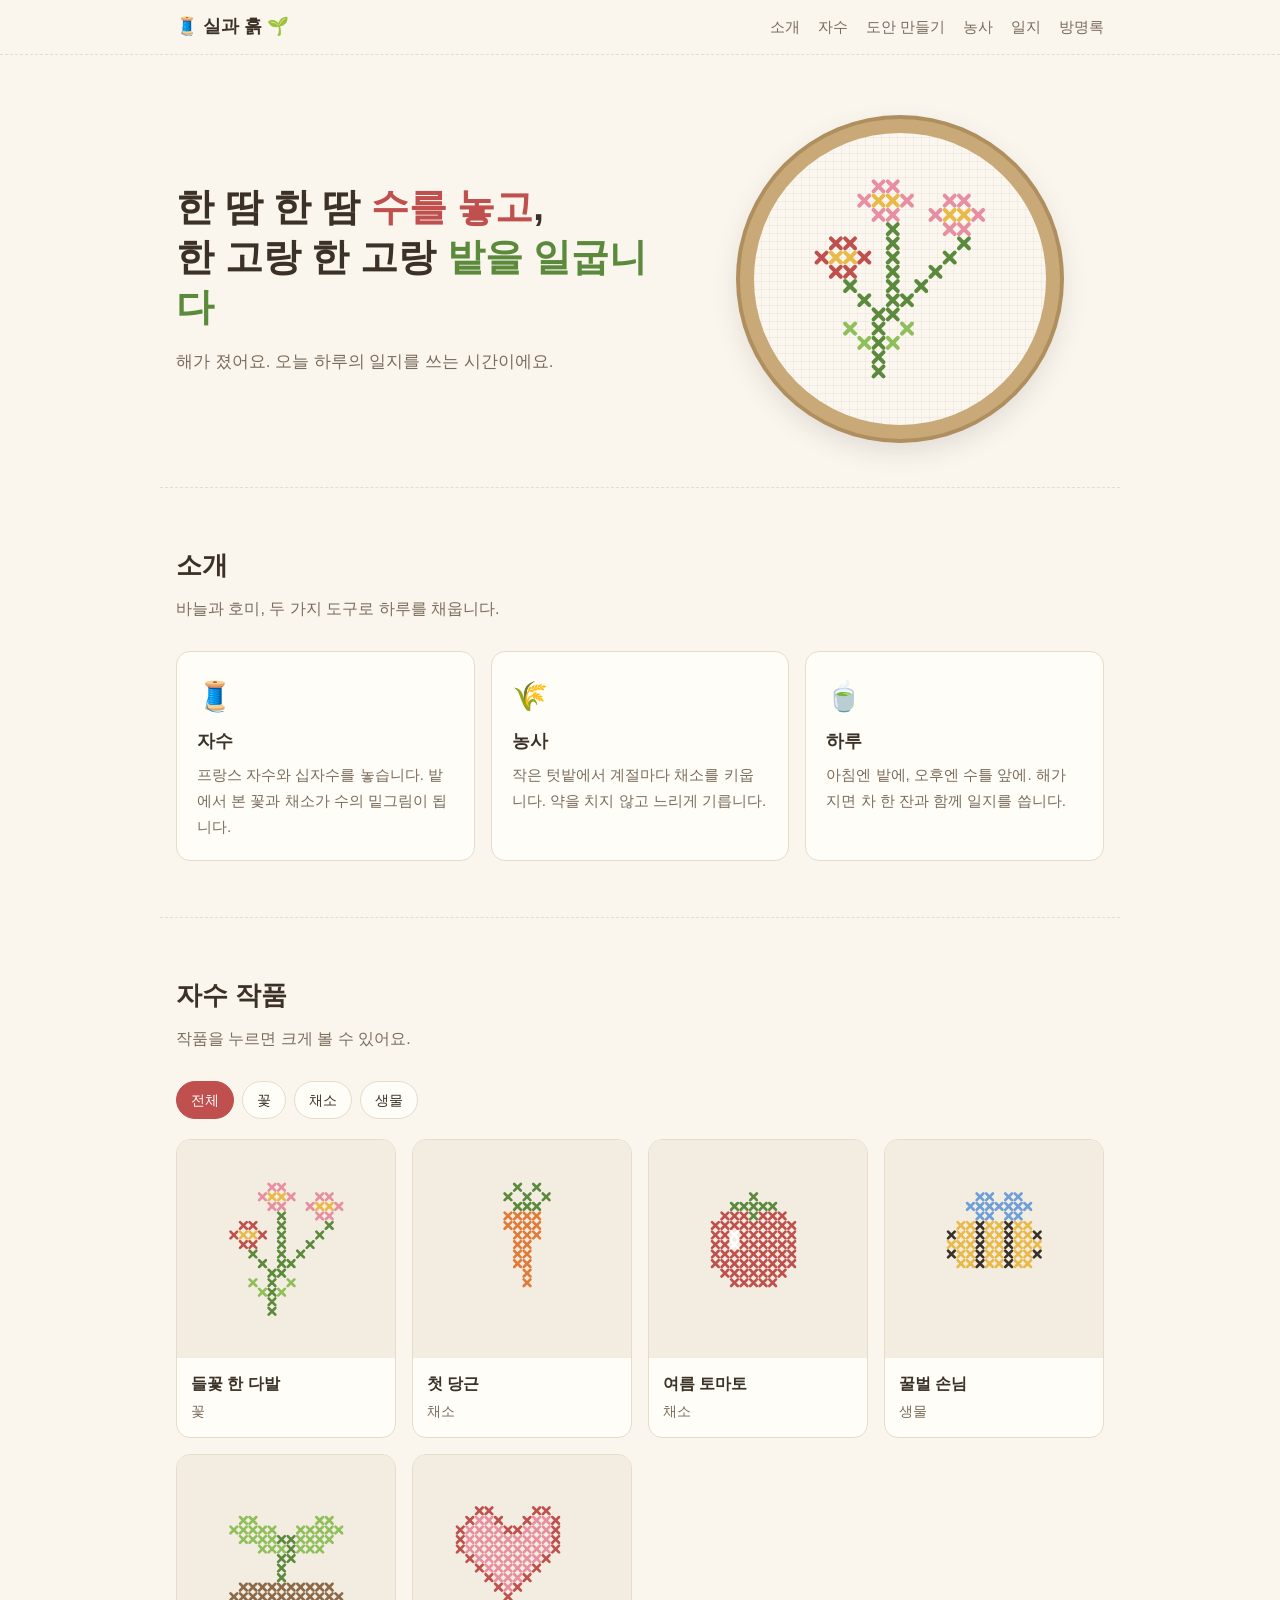
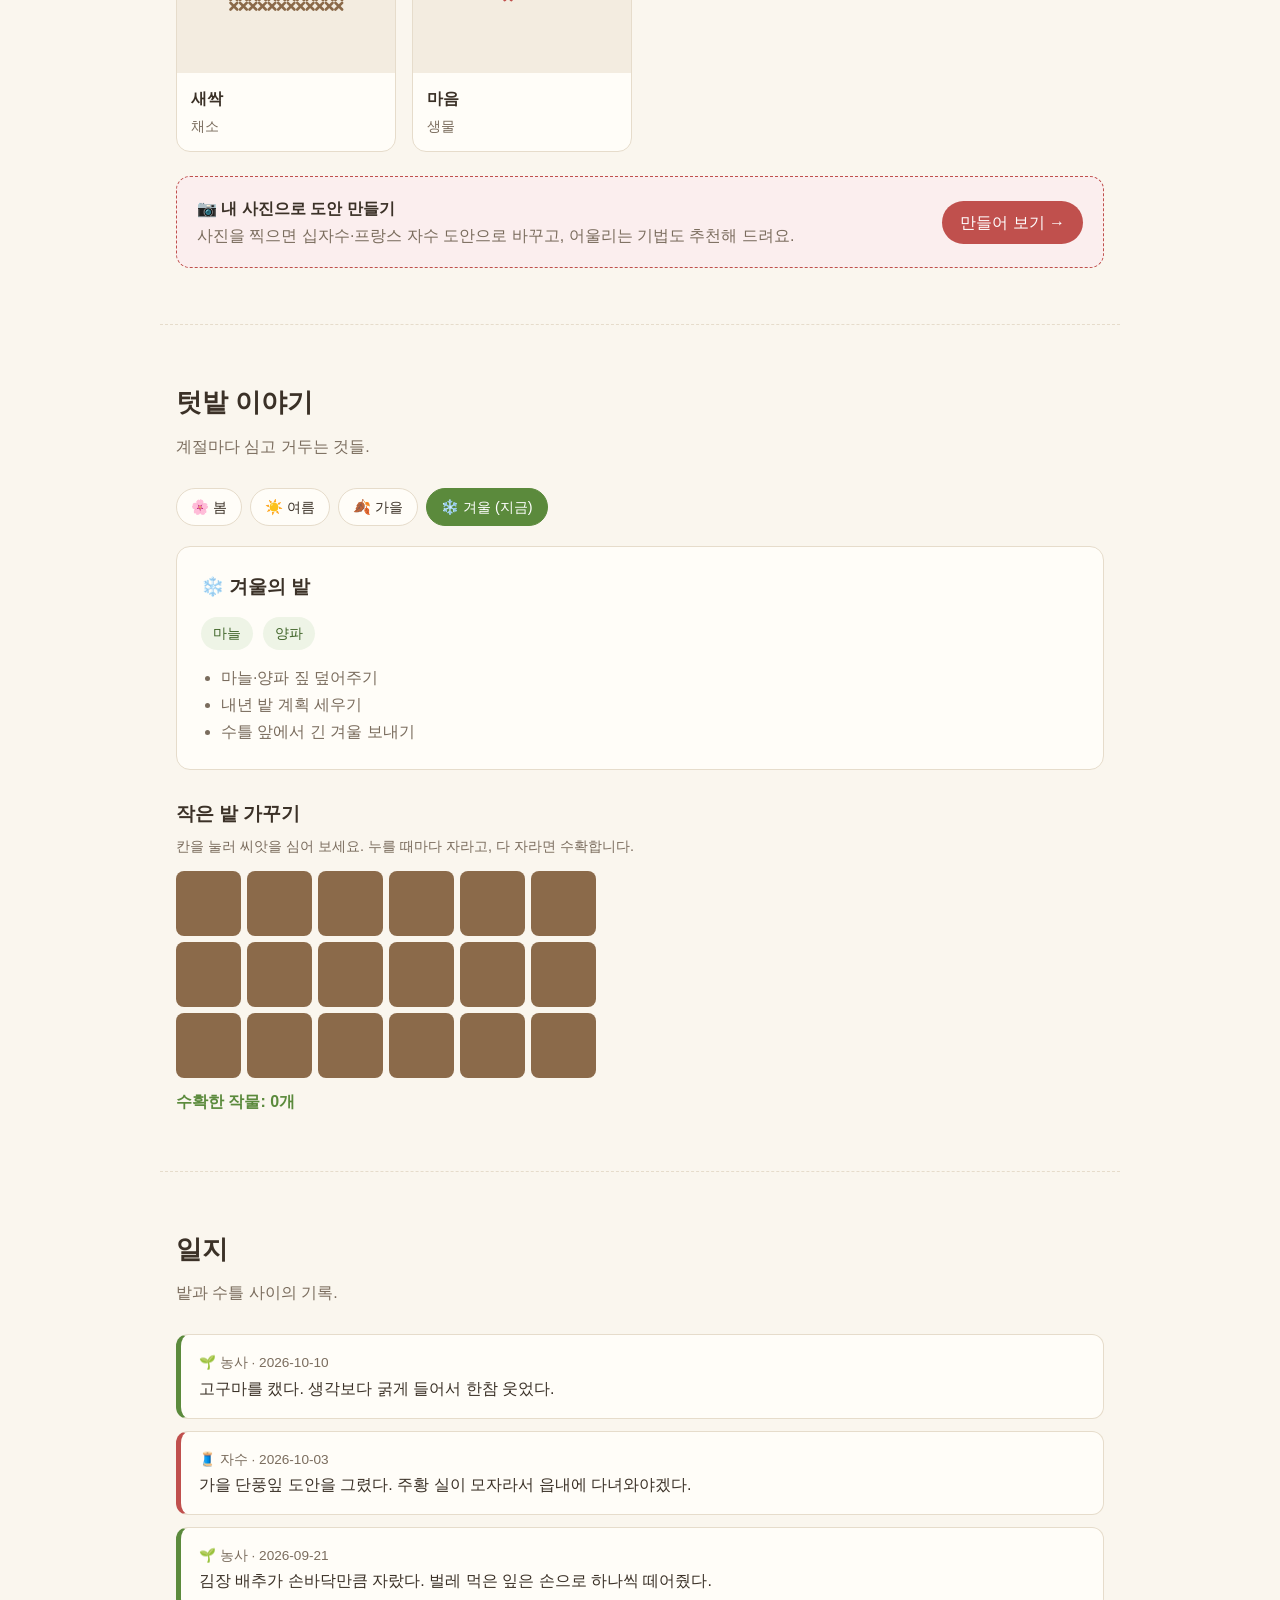
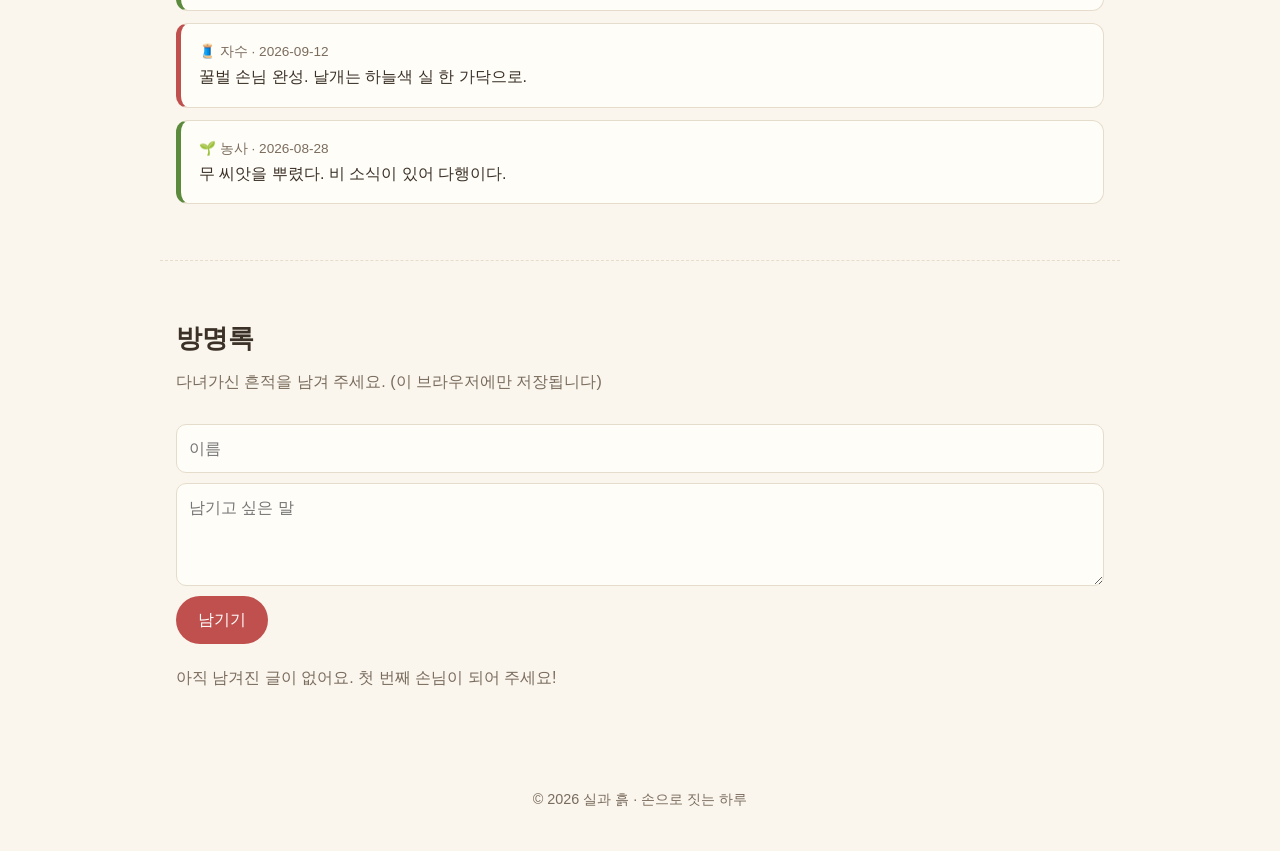
==== embroidery/index.html @ e20d9899 "자수 홈페이지(실과 흙)를 embroidery 폴더에 추가 사진으로 자수 도안 만들기 페이지 포함. 기존 사이트는 그대로 둠.  Co-Authored-By: Claude Opus " ====
<!DOCTYPE html>
<html lang="ko">
<head>
  <meta charset="UTF-8">
  <meta name="viewport" content="width=device-width, initial-scale=1.0">
  <title>실과 흙</title>
  <link rel="stylesheet" href="style.css">
</head>
<body>

  <nav>
    <div class="inner">
      <div class="logo">🧵 실과 흙 🌱</div>
      <ul>
        <li><a href="#about">소개</a></li>
        <li><a href="#embroidery">자수</a></li>
        <li><a href="pattern.html">도안 만들기</a></li>
        <li><a href="#farm">농사</a></li>
        <li><a href="#diary">일지</a></li>
        <li><a href="#guest">방명록</a></li>
      </ul>
    </div>
  </nav>

  <header class="hero">
    <div>
      <h1>한 땀 한 땀 <span class="t">수를 놓고</span>,<br>한 고랑 한 고랑 <span class="s">밭을 일굽니다</span></h1>
      <p id="greeting">천천히, 손으로 만드는 삶을 기록하는 공간입니다.</p>
    </div>
    <div class="hoop"><svg id="heroStitch" viewBox="0 0 16 16"></svg></div>
  </header>

  <section id="about">
    <h2>소개</h2>
    <p class="lead">바늘과 호미, 두 가지 도구로 하루를 채웁니다.</p>
    <div class="about-grid">
      <div class="card">
        <div class="icon">🧵</div>
        <h3>자수</h3>
        <p>프랑스 자수와 십자수를 놓습니다. 밭에서 본 꽃과 채소가 수의 밑그림이 됩니다.</p>
      </div>
      <div class="card">
        <div class="icon">🌾</div>
        <h3>농사</h3>
        <p>작은 텃밭에서 계절마다 채소를 키웁니다. 약을 치지 않고 느리게 기릅니다.</p>
      </div>
      <div class="card">
        <div class="icon">🍵</div>
        <h3>하루</h3>
        <p>아침엔 밭에, 오후엔 수틀 앞에. 해가 지면 차 한 잔과 함께 일지를 씁니다.</p>
      </div>
    </div>
  </section>

  <section id="embroidery">
    <h2>자수 작품</h2>
    <p class="lead">작품을 누르면 크게 볼 수 있어요.</p>
    <div class="filters" id="filters"></div>
    <div class="gallery" id="gallery"></div>
    <div class="maker-cta">
      <div><b>📷 내 사진으로 도안 만들기</b><br><span style="color:var(--muted)">사진을 찍으면 십자수·프랑스 자수 도안으로 바꾸고, 어울리는 기법도 추천해 드려요.</span></div>
      <a href="pattern.html">만들어 보기 →</a>
    </div>
  </section>

  <div class="modal" id="modal">
    <div class="box">
      <svg id="modalSvg" viewBox="0 0 16 16"></svg>
      <h3 id="modalTitle"></h3>
      <p id="modalDesc"></p>
      <button id="modalClose">닫기</button>
    </div>
  </div>

  <section id="farm">
    <h2>텃밭 이야기</h2>
    <p class="lead">계절마다 심고 거두는 것들.</p>
    <div class="tabs" id="tabs"></div>
    <div class="season" id="season"></div>

    <div class="field">
      <h3>작은 밭 가꾸기</h3>
      <p class="hint">칸을 눌러 씨앗을 심어 보세요. 누를 때마다 자라고, 다 자라면 수확합니다.</p>
      <div class="plots" id="plots"></div>
      <p class="harvest" id="harvest">수확한 작물: 0개</p>
    </div>
  </section>

  <section id="diary">
    <h2>일지</h2>
    <p class="lead">밭과 수틀 사이의 기록.</p>
    <div class="diary" id="diaryList"></div>
  </section>

  <section id="guest">
    <h2>방명록</h2>
    <p class="lead">다녀가신 흔적을 남겨 주세요. (이 브라우저에만 저장됩니다)</p>
    <form class="guest" id="guestForm">
      <input id="gName" maxlength="20" placeholder="이름" required>
      <textarea id="gMsg" rows="3" maxlength="300" placeholder="남기고 싶은 말" required></textarea>
      <button type="submit">남기기</button>
    </form>
    <div class="notes" id="notes"></div>
  </section>

  <footer>
    © <span id="year"></span> 실과 흙 · 손으로 짓는 하루
  </footer>

  <script src="script.js"></script>
</body>
</html>
---- embroidery/style.css ----
:root {
  --bg: #faf6ee;
  --paper: #fffdf8;
  --ink: #3b3127;
  --muted: #7a6c5d;
  --line: #e6dccb;
  --thread: #c0504d;
  --leaf: #5b8a3c;
  --soil: #8b6a4a;
}
* { box-sizing: border-box; margin: 0; padding: 0; }
body {
  font-family: "Noto Sans KR", "Malgun Gothic", sans-serif;
  background: var(--bg);
  color: var(--ink);
  line-height: 1.7;
}
a { color: inherit; }

/* 상단 메뉴 */
nav {
  position: sticky; top: 0; z-index: 10;
  background: rgba(250, 246, 238, 0.92);
  backdrop-filter: blur(6px);
  border-bottom: 1px dashed var(--line);
}
nav .inner {
  max-width: 960px; margin: 0 auto; padding: 12px 16px;
  display: flex; justify-content: space-between; align-items: center; gap: 12px;
}
nav .logo { font-weight: 700; font-size: 1.1rem; }
nav ul { list-style: none; display: flex; gap: 18px; flex-wrap: wrap; }
nav a { text-decoration: none; color: var(--muted); font-size: 0.95rem; }
nav a:hover { color: var(--thread); }

/* 첫 화면 */
header.hero {
  max-width: 960px; margin: 0 auto; padding: 64px 16px 48px;
  display: grid; grid-template-columns: 1.2fr 1fr; gap: 32px; align-items: center;
}
.hero h1 { font-size: 2.4rem; line-height: 1.3; margin-bottom: 16px; }
.hero h1 .t { color: var(--thread); }
.hero h1 .s { color: var(--leaf); }
.hero p { color: var(--muted); font-size: 1.05rem; }
.hoop {
  width: 100%; max-width: 320px; aspect-ratio: 1; margin: 0 auto;
  border-radius: 50%;
  border: 14px solid #c9a978;
  box-shadow: 0 0 0 4px #b08f5e, 0 10px 30px rgba(0,0,0,0.12);
  background:
    repeating-linear-gradient(0deg, transparent 0 7px, rgba(0,0,0,0.04) 7px 8px),
    repeating-linear-gradient(90deg, transparent 0 7px, rgba(0,0,0,0.04) 7px 8px),
    #fbf7ef;
  display: flex; align-items: center; justify-content: center;
  overflow: hidden;
}
.hoop svg { width: 78%; height: 78%; }

section {
  max-width: 960px; margin: 0 auto; padding: 56px 16px;
  border-top: 1px dashed var(--line);
}
section h2 { font-size: 1.6rem; margin-bottom: 8px; }
section .lead { color: var(--muted); margin-bottom: 28px; }

/* 소개 */
.about-grid { display: grid; grid-template-columns: repeat(3, 1fr); gap: 16px; }
.card {
  background: var(--paper); border: 1px solid var(--line);
  border-radius: 14px; padding: 20px;
}
.card .icon { font-size: 1.8rem; }
.card h3 { margin: 6px 0; font-size: 1.1rem; }
.card p { color: var(--muted); font-size: 0.95rem; }

/* 자수 갤러리 */
.filters { display: flex; gap: 8px; margin-bottom: 20px; flex-wrap: wrap; }
.filters button, .tabs button {
  border: 1px solid var(--line); background: var(--paper); color: var(--ink);
  padding: 6px 14px; border-radius: 999px; cursor: pointer; font: inherit; font-size: 0.9rem;
}
.filters button.on { background: var(--thread); color: #fff; border-color: var(--thread); }
.gallery { display: grid; grid-template-columns: repeat(auto-fill, minmax(200px, 1fr)); gap: 16px; }
.work {
  background: var(--paper); border: 1px solid var(--line); border-radius: 14px;
  overflow: hidden; cursor: pointer; transition: transform .2s;
}
.work:hover { transform: translateY(-4px); }
.work .pic { aspect-ratio: 1; background: #f3ece0; display: flex; align-items: center; justify-content: center; }
.work .pic svg { width: 70%; height: 70%; }
.work .info { padding: 12px 14px; }
.work .info b { display: block; }
.work .info span { color: var(--muted); font-size: 0.85rem; }

/* 모달 */
.modal {
  position: fixed; inset: 0; background: rgba(40, 30, 20, 0.6);
  display: none; align-items: center; justify-content: center; padding: 16px; z-index: 20;
}
.modal.open { display: flex; }
.modal .box {
  background: var(--paper); border-radius: 16px; max-width: 420px; width: 100%;
  padding: 24px; text-align: center;
}
.modal .box svg { width: 220px; height: 220px; max-width: 100%; }
.modal .box p { color: var(--muted); margin: 8px 0 16px; }
.modal .box button {
  border: none; background: var(--ink); color: #fff; padding: 8px 20px;
  border-radius: 999px; cursor: pointer; font: inherit;
}

/* 농사 */
.tabs { display: flex; gap: 8px; margin-bottom: 20px; flex-wrap: wrap; }
.tabs button.on { background: var(--leaf); color: #fff; border-color: var(--leaf); }
.season {
  background: var(--paper); border: 1px solid var(--line); border-radius: 14px; padding: 24px;
}
.season h3 { margin-bottom: 4px; }
.season .crops { display: flex; gap: 10px; flex-wrap: wrap; margin: 14px 0; }
.season .crop {
  background: #eef4e6; color: #3f6428; padding: 4px 12px; border-radius: 999px; font-size: 0.9rem;
}
.season ul { padding-left: 20px; color: var(--muted); }

.field { margin-top: 28px; }
.field h3 { margin-bottom: 4px; }
.field .hint { color: var(--muted); font-size: 0.9rem; margin-bottom: 12px; }
.plots { display: grid; grid-template-columns: repeat(6, 1fr); gap: 6px; max-width: 420px; }
.plot {
  aspect-ratio: 1; border-radius: 8px; background: var(--soil);
  border: none; cursor: pointer; font-size: 1.5rem;
  display: flex; align-items: center; justify-content: center;
  transition: transform .15s;
}
.plot:hover { transform: scale(1.06); }
.harvest { margin-top: 10px; color: var(--leaf); font-weight: 700; }

/* 일지 */
.diary { display: flex; flex-direction: column; gap: 12px; }
.entry {
  background: var(--paper); border: 1px solid var(--line); border-radius: 12px;
  padding: 16px 18px; border-left: 5px solid var(--leaf);
}
.entry.stitch { border-left-color: var(--thread); }
.entry .date { color: var(--muted); font-size: 0.85rem; }

/* 방명록 */
form.guest { display: grid; gap: 10px; margin-bottom: 20px; }
form.guest input, form.guest textarea {
  font: inherit; padding: 10px 12px; border: 1px solid var(--line);
  border-radius: 10px; background: var(--paper); color: var(--ink); width: 100%;
}
form.guest button {
  justify-self: start; border: none; background: var(--thread); color: #fff;
  padding: 10px 22px; border-radius: 999px; cursor: pointer; font: inherit;
}
.notes { display: grid; gap: 10px; }
.note {
  background: #fff8e1; border: 1px solid #f0e2b6; border-radius: 10px; padding: 12px 14px;
  word-break: break-word;
}
.note b { margin-right: 8px; }
.note small { color: var(--muted); }
.note .del { float: right; border: none; background: none; color: var(--muted); cursor: pointer; }

footer { text-align: center; color: var(--muted); padding: 40px 16px; font-size: 0.9rem; }

@media (max-width: 720px) {
  header.hero { grid-template-columns: 1fr; padding-top: 40px; text-align: center; }
  .hero h1 { font-size: 1.9rem; }
  .about-grid { grid-template-columns: 1fr; }
  nav ul { gap: 12px; }
  nav .logo { display: none; }
}

/* ===== 도안 만들기 ===== */
[hidden] { display: none !important; }
nav a.here { color: var(--thread); font-weight: 700; }
.maker-cta {
  display: flex; justify-content: space-between; align-items: center; gap: 12px; flex-wrap: wrap;
  margin-top: 24px; padding: 18px 20px; border-radius: 14px;
  background: #fbeeee; border: 1px dashed var(--thread);
}
.maker-cta a {
  text-decoration: none; background: var(--thread); color: #fff;
  padding: 8px 18px; border-radius: 999px; white-space: nowrap;
}
.maker { border-top: none; }
.privacy {
  background: #eef4e6; color: #3f6428; border-radius: 10px;
  padding: 10px 14px; font-size: 0.9rem; margin-top: -12px; margin-bottom: 8px;
}
.step {
  background: var(--paper); border: 1px solid var(--line); border-radius: 14px;
  padding: 20px; margin-top: 16px;
}
.step h3 { display: flex; align-items: center; gap: 10px; margin-bottom: 14px; font-size: 1.15rem; }
.step h4 { margin: 20px 0 4px; }
.step .num {
  width: 28px; height: 28px; border-radius: 50%; background: var(--thread); color: #fff;
  display: inline-flex; align-items: center; justify-content: center; font-size: 0.95rem;
}
.tip { color: var(--muted); font-size: 0.88rem; margin-top: 10px; }
.pick { display: flex; gap: 10px; flex-wrap: wrap; }
.btn {
  display: inline-flex; align-items: center; gap: 6px;
  border: 1px solid var(--line); background: #fff; color: var(--ink);
  padding: 10px 18px; border-radius: 999px; cursor: pointer; font: inherit; font-size: 0.95rem;
}
.btn:hover { border-color: var(--thread); }
.btn.main { background: var(--thread); border-color: var(--thread); color: #fff; }
.step #downloadBtn { margin-top: 18px; }
.source { margin-top: 14px; }
.source img { max-width: 220px; max-height: 220px; border-radius: 10px; border: 1px solid var(--line); }

.modes { display: grid; grid-template-columns: 1fr 1fr; gap: 10px; margin-bottom: 18px; }
.modes button {
  text-align: left; border: 2px solid var(--line); background: #fff; border-radius: 12px;
  padding: 12px 14px; cursor: pointer; font: inherit; color: var(--ink);
}
.modes button b { display: block; }
.modes button span { color: var(--muted); font-size: 0.85rem; }
.modes button.on { border-color: var(--thread); background: #fdf3f2; }
.controls { display: grid; grid-template-columns: 1fr 1fr; gap: 14px 24px; }
.controls label { display: flex; flex-direction: column; gap: 4px; font-size: 0.95rem; }
.controls label b { color: var(--thread); }
.controls label small { color: var(--muted); font-size: 0.8rem; }
.controls input[type=range] { width: 100%; accent-color: var(--thread); }
.controls label.check { flex-direction: row; align-items: center; gap: 8px; }
.controls label.check input { accent-color: var(--thread); width: 18px; height: 18px; }

.summary { display: flex; flex-wrap: wrap; gap: 8px; margin-bottom: 16px; }
.chip { background: #f3ece0; border-radius: 999px; padding: 4px 12px; font-size: 0.88rem; }
.views { display: grid; grid-template-columns: 1fr 2fr; gap: 16px; align-items: start; }
.views:has(> figure.only-cross[hidden]) { grid-template-columns: 1fr; }
.views figure { margin: 0; min-width: 0; }
.views canvas { display: block; max-width: 100%; height: auto; border-radius: 8px; border: 1px solid var(--line); }
.views .scroll { overflow: auto; border-radius: 8px; }
.views figcaption { color: var(--muted); font-size: 0.85rem; margin-top: 6px; }
.legend { display: grid; grid-template-columns: repeat(auto-fill, minmax(230px, 1fr)); gap: 8px; margin-top: 10px; }
.thread {
  display: grid; grid-template-columns: 28px auto 1fr auto; align-items: center; gap: 8px;
  border: 1px solid var(--line); border-radius: 10px; padding: 6px 10px; background: #fff; font-size: 0.9rem;
}
.thread .sw {
  width: 28px; height: 28px; border-radius: 6px; border: 1px solid rgba(0,0,0,0.12);
  display: flex; align-items: center; justify-content: center; font-weight: 700; font-size: 0.85rem;
}
.thread .nm { color: var(--muted); overflow: hidden; text-overflow: ellipsis; white-space: nowrap; }
.thread small { color: var(--muted); }

.recs { display: grid; grid-template-columns: repeat(auto-fit, minmax(250px, 1fr)); gap: 12px; }
.rec { border: 1px solid var(--line); border-radius: 12px; padding: 16px; background: #fff; }
.rec:first-child { border-color: var(--thread); box-shadow: 0 0 0 1px var(--thread) inset; }
.rec-head { display: flex; gap: 12px; align-items: center; margin-bottom: 10px; }
.rec-head svg { width: 72px; height: 36px; flex: none; color: var(--thread); background: #fbf7ef; border-radius: 8px; padding: 2px; }
.rec .rank { font-size: 0.75rem; color: var(--thread); font-weight: 700; }
.rec h4 { margin: 0; font-size: 1.05rem; }
.rec .level { color: var(--muted); font-size: 0.8rem; }
.rec .why { font-size: 0.92rem; margin-bottom: 8px; }
.rec ol { padding-left: 18px; color: var(--muted); font-size: 0.88rem; }

@media (max-width: 720px) {
  .modes, .controls, .views { grid-template-columns: 1fr; }
}
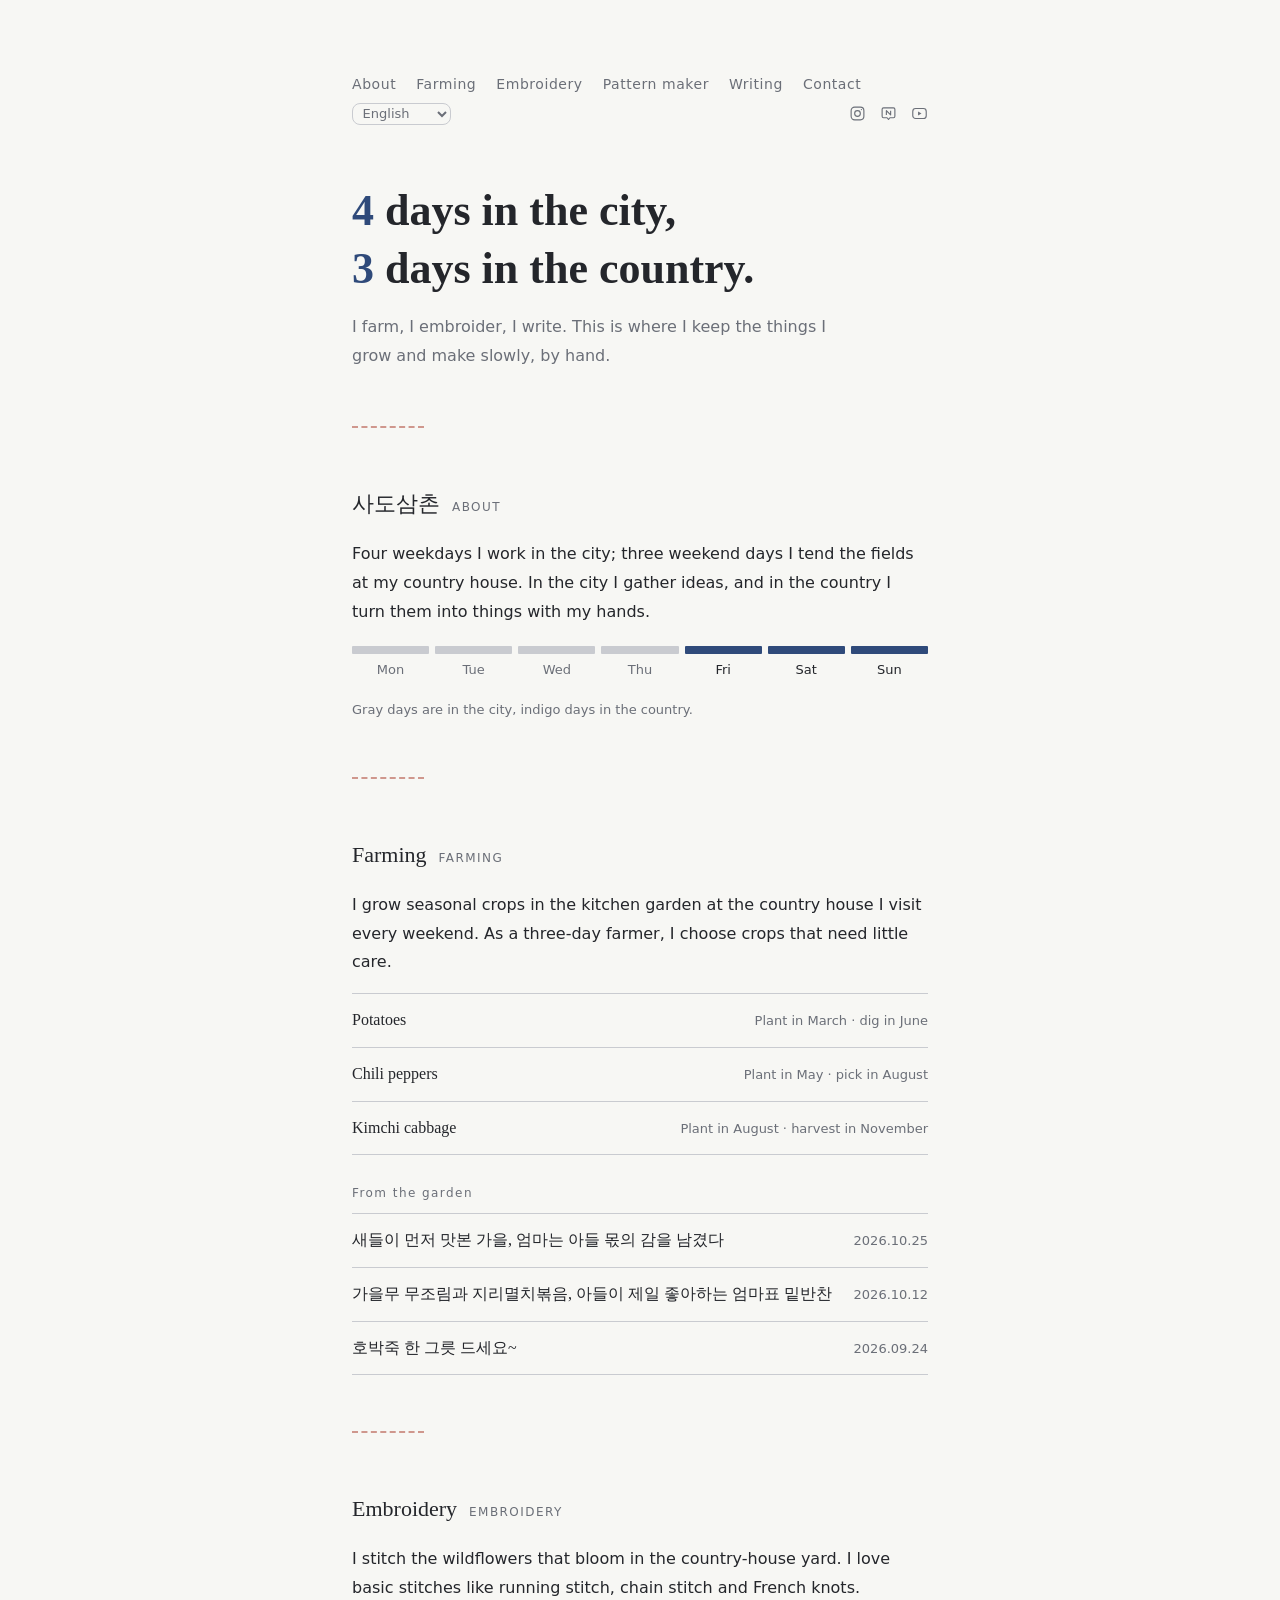
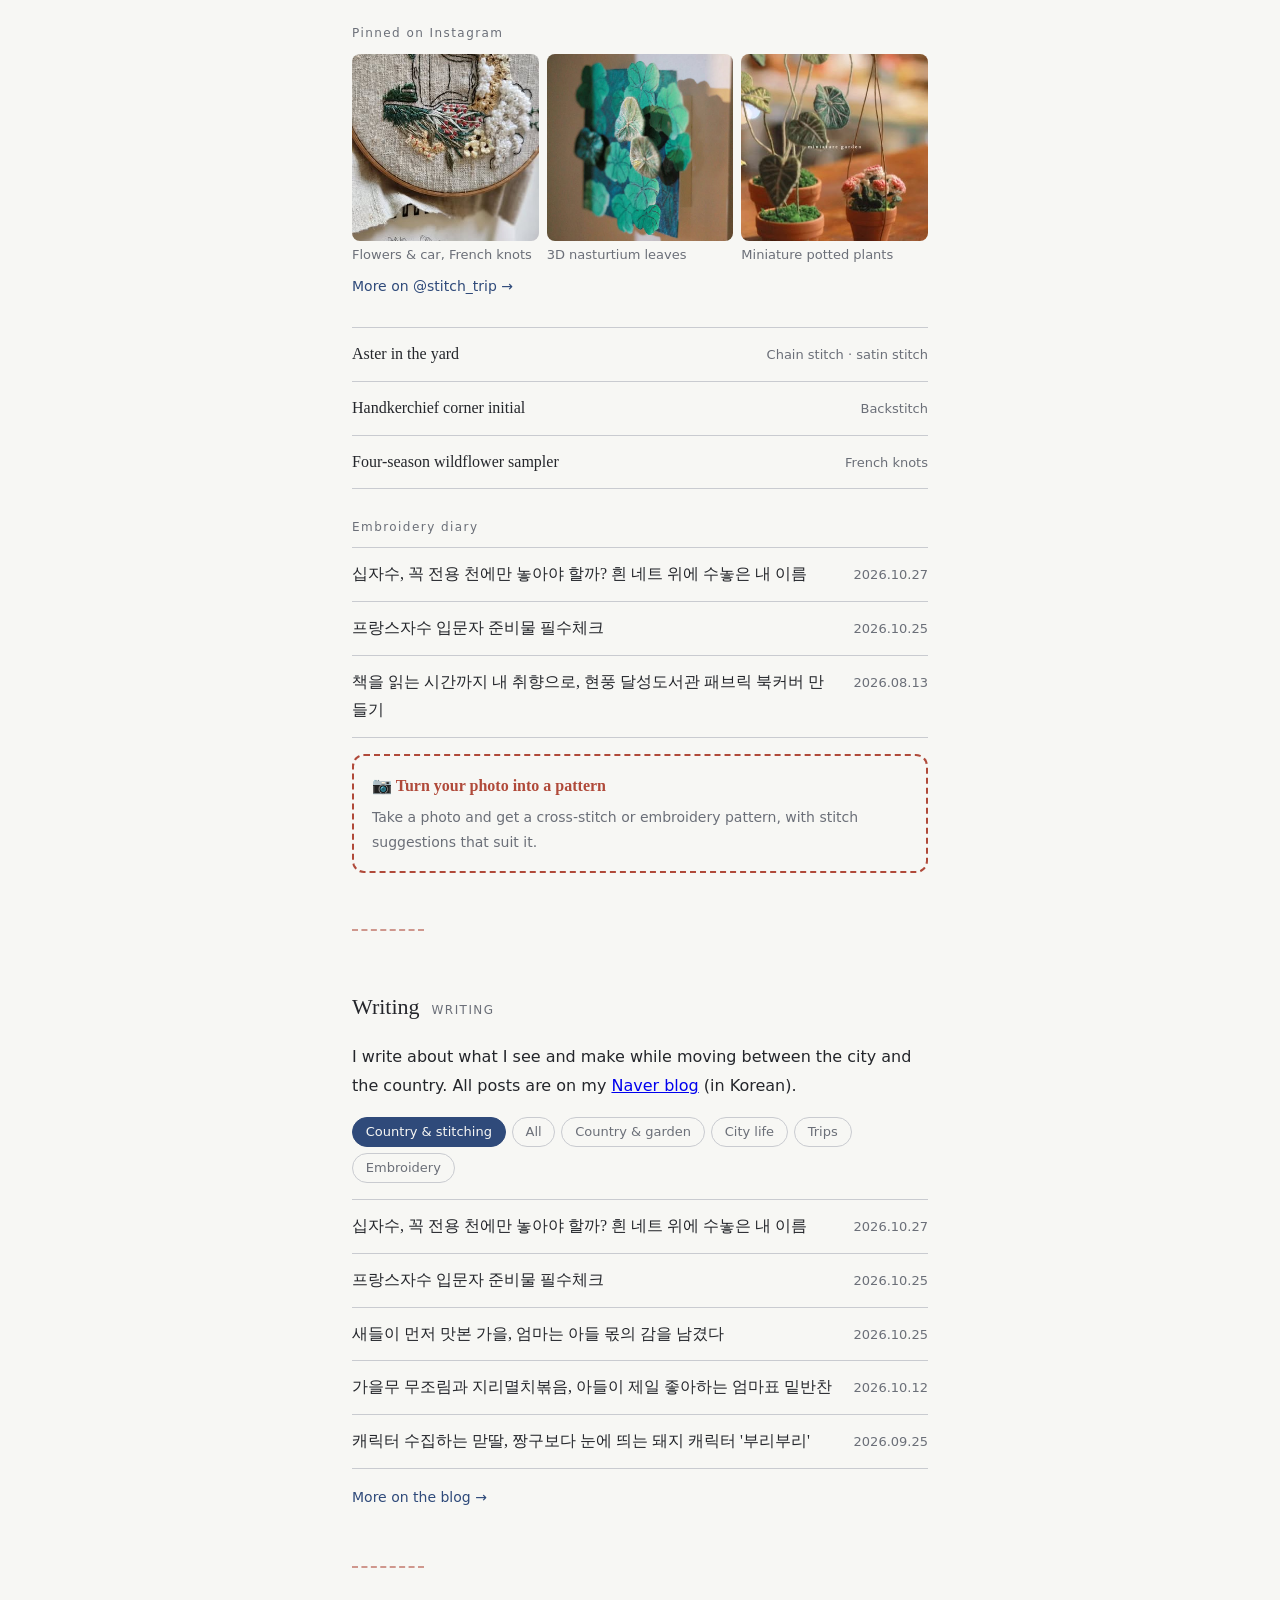
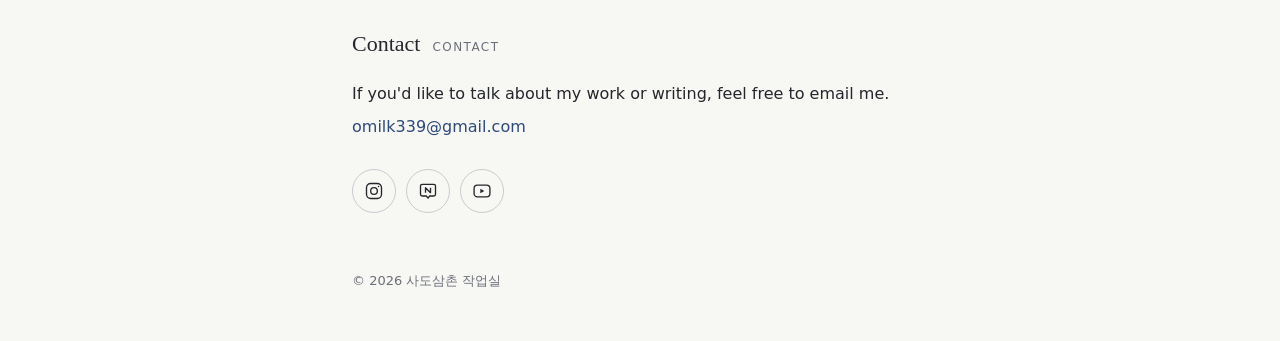
==== commit a7faf720: "공유 미리보기, 인스타 고정 작품, 글 순서, 예전 페이지 정리 - 카톡 등 링크 공유용 미리보기 이미지와 설명(og) 추가 - 자수 칸에 인스타그램 고정 작품 3개 (게시물로 연" ====
--- a/embroidery/index.html
+++ b/embroidery/index.html
@@ -1,112 +1,15 @@
-<!DOCTYPE html>
+<!doctype html>
 <html lang="ko">
 <head>
-  <meta charset="UTF-8">
-  <meta name="viewport" content="width=device-width, initial-scale=1.0">
-  <title>실과 흙</title>
-  <link rel="stylesheet" href="style.css">
+<meta charset="utf-8">
+<title>사도삼촌 작업실</title>
+<!-- 예전 '실과 흙' 페이지 자리: 첫 화면으로 보내요 -->
+<meta name="robots" content="noindex">
+<link rel="canonical" href="https://omilk339.github.io/">
+<meta http-equiv="refresh" content="0; url=/">
+<script>location.replace("/" + location.search + location.hash);</script>
 </head>
 <body>
-
-  <nav>
-    <div class="inner">
-      <div class="logo">🧵 실과 흙 🌱</div>
-      <ul>
-        <li><a href="#about">소개</a></li>
-        <li><a href="#embroidery">자수</a></li>
-        <li><a href="pattern.html">도안 만들기</a></li>
-        <li><a href="#farm">농사</a></li>
-        <li><a href="#diary">일지</a></li>
-        <li><a href="#guest">방명록</a></li>
-      </ul>
-    </div>
-  </nav>
-
-  <header class="hero">
-    <div>
-      <h1>한 땀 한 땀 <span class="t">수를 놓고</span>,<br>한 고랑 한 고랑 <span class="s">밭을 일굽니다</span></h1>
-      <p id="greeting">천천히, 손으로 만드는 삶을 기록하는 공간입니다.</p>
-    </div>
-    <div class="hoop"><svg id="heroStitch" viewBox="0 0 16 16"></svg></div>
-  </header>
-
-  <section id="about">
-    <h2>소개</h2>
-    <p class="lead">바늘과 호미, 두 가지 도구로 하루를 채웁니다.</p>
-    <div class="about-grid">
-      <div class="card">
-        <div class="icon">🧵</div>
-        <h3>자수</h3>
-        <p>프랑스 자수와 십자수를 놓습니다. 밭에서 본 꽃과 채소가 수의 밑그림이 됩니다.</p>
-      </div>
-      <div class="card">
-        <div class="icon">🌾</div>
-        <h3>농사</h3>
-        <p>작은 텃밭에서 계절마다 채소를 키웁니다. 약을 치지 않고 느리게 기릅니다.</p>
-      </div>
-      <div class="card">
-        <div class="icon">🍵</div>
-        <h3>하루</h3>
-        <p>아침엔 밭에, 오후엔 수틀 앞에. 해가 지면 차 한 잔과 함께 일지를 씁니다.</p>
-      </div>
-    </div>
-  </section>
-
-  <section id="embroidery">
-    <h2>자수 작품</h2>
-    <p class="lead">작품을 누르면 크게 볼 수 있어요.</p>
-    <div class="filters" id="filters"></div>
-    <div class="gallery" id="gallery"></div>
-    <div class="maker-cta">
-      <div><b>📷 내 사진으로 도안 만들기</b><br><span style="color:var(--muted)">사진을 찍으면 십자수·프랑스 자수 도안으로 바꾸고, 어울리는 기법도 추천해 드려요.</span></div>
-      <a href="pattern.html">만들어 보기 →</a>
-    </div>
-  </section>
-
-  <div class="modal" id="modal">
-    <div class="box">
-      <svg id="modalSvg" viewBox="0 0 16 16"></svg>
-      <h3 id="modalTitle"></h3>
-      <p id="modalDesc"></p>
-      <button id="modalClose">닫기</button>
-    </div>
-  </div>
-
-  <section id="farm">
-    <h2>텃밭 이야기</h2>
-    <p class="lead">계절마다 심고 거두는 것들.</p>
-    <div class="tabs" id="tabs"></div>
-    <div class="season" id="season"></div>
-
-    <div class="field">
-      <h3>작은 밭 가꾸기</h3>
-      <p class="hint">칸을 눌러 씨앗을 심어 보세요. 누를 때마다 자라고, 다 자라면 수확합니다.</p>
-      <div class="plots" id="plots"></div>
-      <p class="harvest" id="harvest">수확한 작물: 0개</p>
-    </div>
-  </section>
-
-  <section id="diary">
-    <h2>일지</h2>
-    <p class="lead">밭과 수틀 사이의 기록.</p>
-    <div class="diary" id="diaryList"></div>
-  </section>
-
-  <section id="guest">
-    <h2>방명록</h2>
-    <p class="lead">다녀가신 흔적을 남겨 주세요. (이 브라우저에만 저장됩니다)</p>
-    <form class="guest" id="guestForm">
-      <input id="gName" maxlength="20" placeholder="이름" required>
-      <textarea id="gMsg" rows="3" maxlength="300" placeholder="남기고 싶은 말" required></textarea>
-      <button type="submit">남기기</button>
-    </form>
-    <div class="notes" id="notes"></div>
-  </section>
-
-  <footer>
-    © <span id="year"></span> 실과 흙 · 손으로 짓는 하루
-  </footer>
-
-  <script src="script.js"></script>
+<p><a href="/">사도삼촌 작업실로 이동</a></p>
 </body>
 </html>
